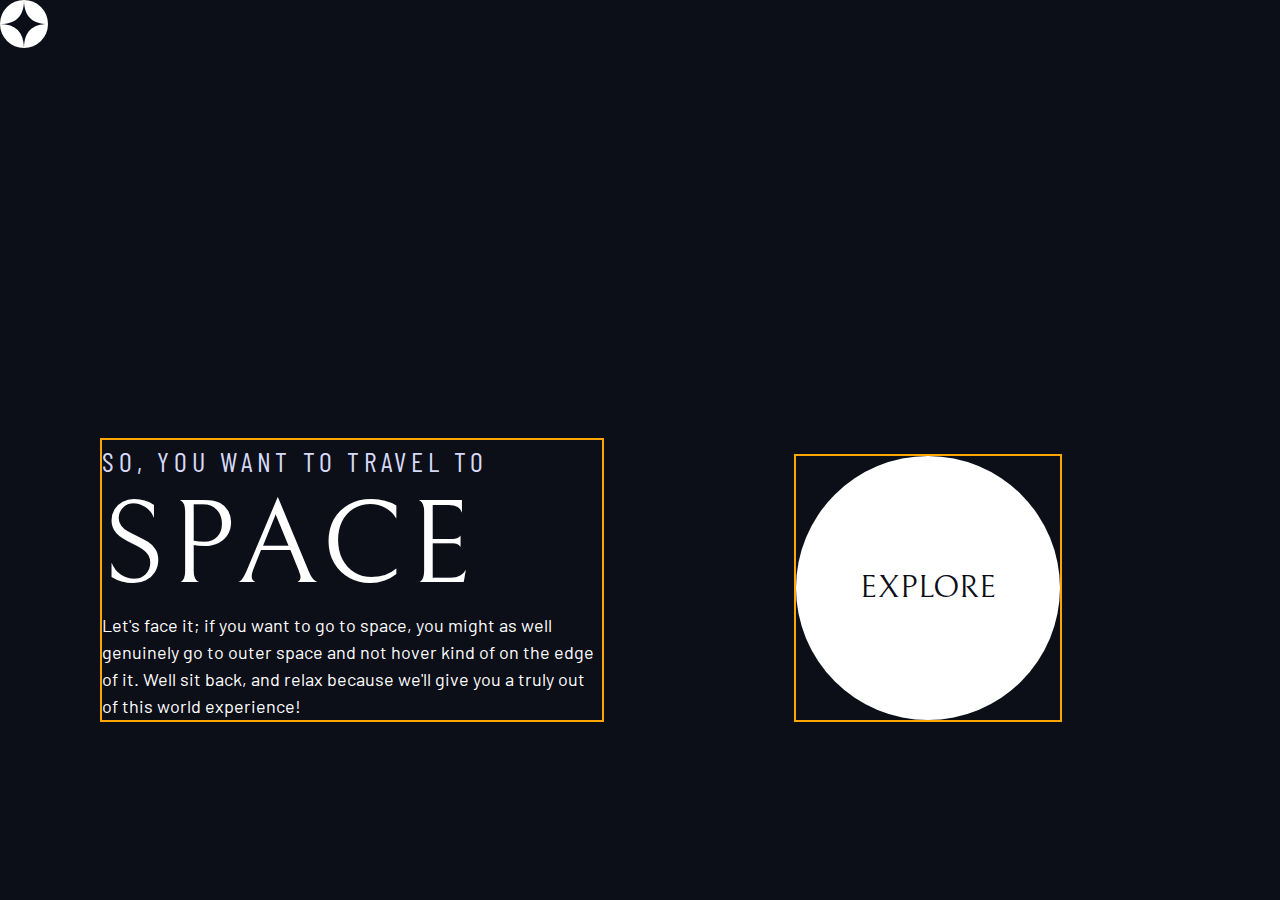
==== index.html @ 217970a2 "Add grid-container styles to make layout better" ====
<!DOCTYPE html>
<html lang="en">

  <head>
    <meta charset="UTF-8">
    <meta name="viewport" content="width=device-width, initial-scale=1.0">

    <link rel="icon" type="image/png" sizes="32x32" href="./assets/favicon-32x32.png">
    <link rel="stylesheet" href="style.css">

    <title>Frontend Mentor | Space tourism website</title>
  </head>

  <body>

    <header class="primary-header flex">
      <div>
        <img src="./assets/shared/logo.svg" alt="space tourism logo" class="logo">
      </div>
      <!-- <nav>
        <ul class="primary-navigation underline-indicators flex">
          <li>
            <a href="./index.html" class="uppercase text-white ff-sans-cond letter-spacing-2"><span>00</span> Home</a>
          </li>
          <li>
            <a href="./destination.html" class="uppercase text-white ff-sans-cond letter-spacing-2"><span>01</span>
              Destination</a>
          </li>
          <li>
            <a href="./crew.html" class="uppercase text-white ff-sans-cond letter-spacing-2"><span>02</span> Crew</a>
          </li>
          <li>
            <a href="./technology.html" class="uppercase text-white ff-sans-cond letter-spacing-2"><span>03</span>
              Technology</a>
          </li>
        </ul>
      </nav> -->
    </header>


    <div class="grid-container grid-container--home">

      <div>
        <h1 class="uppercase text-accent fs-500 ff-sans-cond letter-spacing-1">
          So, you want to travel to
          <span class="d-block fs-900 ff-serif text-white">Space</span>
        </h1>
        <p>
          Let's face it; if you want to go to space, you might as well genuinely go to
          outer space and not hover kind of on the edge of it. Well sit back, and relax
          because we'll give you a truly out of this world experience!
        </p>
      </div>

      <div><a href="#" class="large-button bg-white text-dark ff-serif uppercase">Explore</a></div>
    </div>

  </body>

</html>
---- style.css ----
/* fonts import */
@import url('https://fonts.googleapis.com/css2?family=Barlow+Condensed:wght@400;700&family=Bellefair&family=Barlow:wght@400;700&display=swap');


/* -------------------- */
/* Custom Properties    */
/* -------------------- */

:root {

  /* colors */
  --clr-dark: 230 35% 7%;
  --clr-light: 230 70% 90%;
  --clr-white: 0 0% 100%;

  /* font-sizes */
  --fs-900: clamp(5rem, 8vw + 1rem, 9.735rem);
  --fs-800: 3.5rem;
  --fs-700: 1.5rem;
  --fs-600: 1rem;
  --fs-500: 1.75rem;
  --fs-400: 0.9375rem;
  --fs-300: 1rem;
  --fs-200: 0.875rem;

  /* font-families */
  --ff-serif: "Bellefair", serif;
  --ff-sans-cond: "Barlow Condensed", sans-serif;
  --ff-sans-normal: "Barlow", sans-serif;
}

/* tablet and bigger */
@media (min-width: 35em) {
  :root {
    --fs-800: 5rem;
    --fs-700: 2.5rem;
    --fs-600: 1.5rem;
    --fs-400: 1rem;
  }
}

/* desktop and bigger */
@media (min-width: 45em) {
  :root {
    --fs-800: 6.25rem;
    --fs-700: 3.5rem;
    --fs-600: 2rem;
    --fs-400: 1.125rem;
  }
}


/* -------------------- */
/* Reset                */
/* -------------------- */

/* Box sizing */
*,
*::before,
*::after {
  box-sizing: border-box;
}

/* Reset margins */
body,
h1,
h2,
h3,
h4,
h5,
h6,
p,
figure,
picture {
  margin: 0;
}

/* reset the font-weight tobe normal*/
h1,
h2,
h3,
h4,
h5,
h6,
p {
  font-weight: 400;
}

/* Set up the body */
body {
  font-family: var(--ff-sans-normal);
  font-size: var(--fs-400);
  background-color: hsl(var(--clr-dark));
  color: hsl(var(--clr-white));
  line-height: 1.5;
  min-height: 100vh;

  display: grid;
  grid-template-rows: min-content 1fr;
  /*assume that body have always 2 child, 1 for header and 1 for container*/
}

/* make images easier to work with */
img,
picture {
  max-width: 100%;
  display: block;
}

/* make form elements easier to work with */
input,
button,
textarea,
select {
  font: inherit;
}

/* remove animations for people who turned them off */
@media (prefers-reduced-motion: reduce) {

  *,
  *::before,
  *::after {
    animation-duration: 0.01ms !important;
    animation-iteration-count: 1 !important;
    transition-duration: 0.01ms !important;
    scroll-behavior: auto !important;
  }
}


/* -------------------- */
/* Utility classes      */
/* -------------------- */

.flex {
  display: flex;
  gap: var(--gap, 1rem)
}

.grid {
  display: grid;
  gap: var(--gap, 1rem)
}

.d-block {
  display: block;
}

/* add margin-top except for the first child */
/* we use  * + * instead of :first-child because it is not add any specificity */
.flow>*+* {
  margin-top: var(--flow-space, 1rem);
}

.container {
  padding-inline: 2em;
  margin-inline: auto;
  max-width: 80rem;
}

.grid-container {
  padding-inline: 1rem;
  text-align: center;
  display: grid;
  column-gap: var(--container-gap, 2rem);
  place-items: center;
}

.grid-container>* {
  outline: 2px solid orange;
}

.grid-container>* {
  max-width: 50ch;
}

/* 45 * 16 = 720 */
@media (min-width: 45em) {
  .grid-container {
    text-align: left;
    grid-template-columns: minmax(2rem, 1fr) repeat(2, minmax(0, 40rem)) minmax(2rem, 1fr);
  }

  .grid-container>*:first-child {
    grid-column: 2;
  }

  .grid-container>*:last-child {
    grid-column: 3;
  }

  .grid-container--home {
    align-items: end;
    padding-bottom: max(6rem, 20vh);
  }
}

/* screen reader only */
.sr-only {
  position: absolute;
  width: 1px;
  height: 1px;
  padding: 0;
  margin: -1px;
  overflow: hidden;
  clip: rect(0, 0, 0, 0);
  white-space: nowrap;
  border: 0;
}

/* colors */
.bg-dark {
  background-color: hsl(var(--clr-dark));
}

.bg-accent {
  background-color: hsl(var(--clr-light));
}

.bg-white {
  background-color: hsl(var(--clr-white));
}

.text-dark {
  color: hsl(var(--clr-dark));
}

.text-accent {
  color: hsl(var(--clr-light));
}

.text-white {
  color: hsl(var(--clr-white));
}

/* ========== typography ========== */

.ff-serif {
  font-family: var(--ff-serif);
}

.ff-sans-cond {
  font-family: var(--ff-sans-cond);
}

.ff-sans-normal {
  font-family: var(--ff-sans-normal);
}

.letter-spacing-1 {
  letter-spacing: 4.75px;
}

.letter-spacing-2 {
  letter-spacing: 2.7px;
}

.letter-spacing-3 {
  letter-spacing: 2.35px;
}


.fs-900 {
  font-size: var(--fs-900);
}

.fs-800 {
  font-size: var(--fs-800);
}

.fs-700 {
  font-size: var(--fs-700);
}

.fs-600 {
  font-size: var(--fs-600);
}

.fs-500 {
  font-size: var(--fs-500);
}

.fs-400 {
  font-size: var(--fs-400);
}

.fs-300 {
  font-size: var(--fs-300);
}

.fs-200 {
  font-size: var(--fs-200);
}

.fs-900,
.fs-800,
.fs-700,
.fs-600 {
  line-height: 1.1;
}

.uppercase {
  text-transform: uppercase;
}

.numbered-title {
  font-family: var(--ff-sans-cond);
  font-size: var(--fs-500);
  text-transform: uppercase;
  letter-spacing: 4.72px;
}

.numbered-title>span {
  color: hsl(var(--clr-white) / .25);
  margin-right: 0.5em;
  font-weight: 700;
}


/* -------------------- */
/* Components           */
/* -------------------- */

/* ========== button component ========== */
.large-button {
  position: relative;
  z-index: 1;
  /* creating stacking context. so z-index -1 in the .large-button::after will always on top of .large-button*/
  font-size: 2rem;
  padding: 0 2em;
  aspect-ratio: 1;
  text-decoration: none;
  border-radius: 50%;

  display: inline-grid;
  place-items: center;
}

.large-button::after {
  content: '';
  position: absolute;
  z-index: -1;
  width: 100%;
  height: 100%;
  background-color: hsl(var(--clr-white) / .25);
  border-radius: 50%;
  opacity: 0;
  transition: opacity 500ms linear, transform 750ms ease-in-out;

}

.large-button:hover::after,
.large-button:focus::after {
  opacity: 1;
  transform: scale(1.5);
}

/* ========== primary-navigation component ========== */
.primary-navigation {
  --gap: 8rem;
  --underline-gap: 2rem;
  list-style: none;
  padding: 0;
  margin: 0;
}

.primary-navigation a {
  text-decoration: none;
}

.primary-navigation a>span {
  font-weight: 700;
  margin-right: 0.5rem;
}

/* ========== underline-indicators component ========== */
.underline-indicators>* {
  padding: var(--underline-gap, 1rem) 0;
  border: 0;
  border-bottom: .2rem solid hsl(var(--clr-white) / 0);
  cursor: pointer;
}

.underline-indicators>*:hover,
.underline-indicators>*:focus {
  border-color: hsl(var(--clr-white) / .5);
}

.underline-indicators>.active,
.underline-indicators>[aria-selected="true"] {
  color: hsl(var(--clr-white));
  border-color: hsl(var(--clr-white));
}

/* ========== tab-list component ========== */
.tab-list {
  --gap: 2rem;
}

/* ========== dot-indicators component ========== */
.dot-indicators>* {
  cursor: pointer;
  aspect-ratio: 1;
  border: 0;
  border-radius: 50%;
  padding: .5rem;
  background-color: hsl(var(--clr-white) / .25);
}

.dot-indicators>*:hover,
.dot-indicators>*:focus {
  background-color: hsl(var(--clr-white) / .5);
}

.dot-indicators>.active,
.dot-indicators>[aria-selected="true"] {
  background-color: hsl(var(--clr-white) / 1);
}

/* ========== number-indicators component ========== */
.number-indicators>* {
  max-width: fit-content;
  cursor: pointer;
  color: hsl(var(--clr-white) / .50);
  padding: 0 1rem;
  aspect-ratio: 1;

  background-color: transparent;
  border: .2rem solid hsl(var(--clr-white) / .25);
  border-radius: 50%;
}

.number-indicators>*:hover,
.number-indicators>*:focus {
  border-color: hsl(var(--clr-white) / .5);
  color: hsl(var(--clr-white) / .75);
}

.number-indicators>[aria-selected="true"],
.number-indicators>.active {
  background-color: hsl(var(--clr-white));
  color: hsl(var(--clr-dark));
}
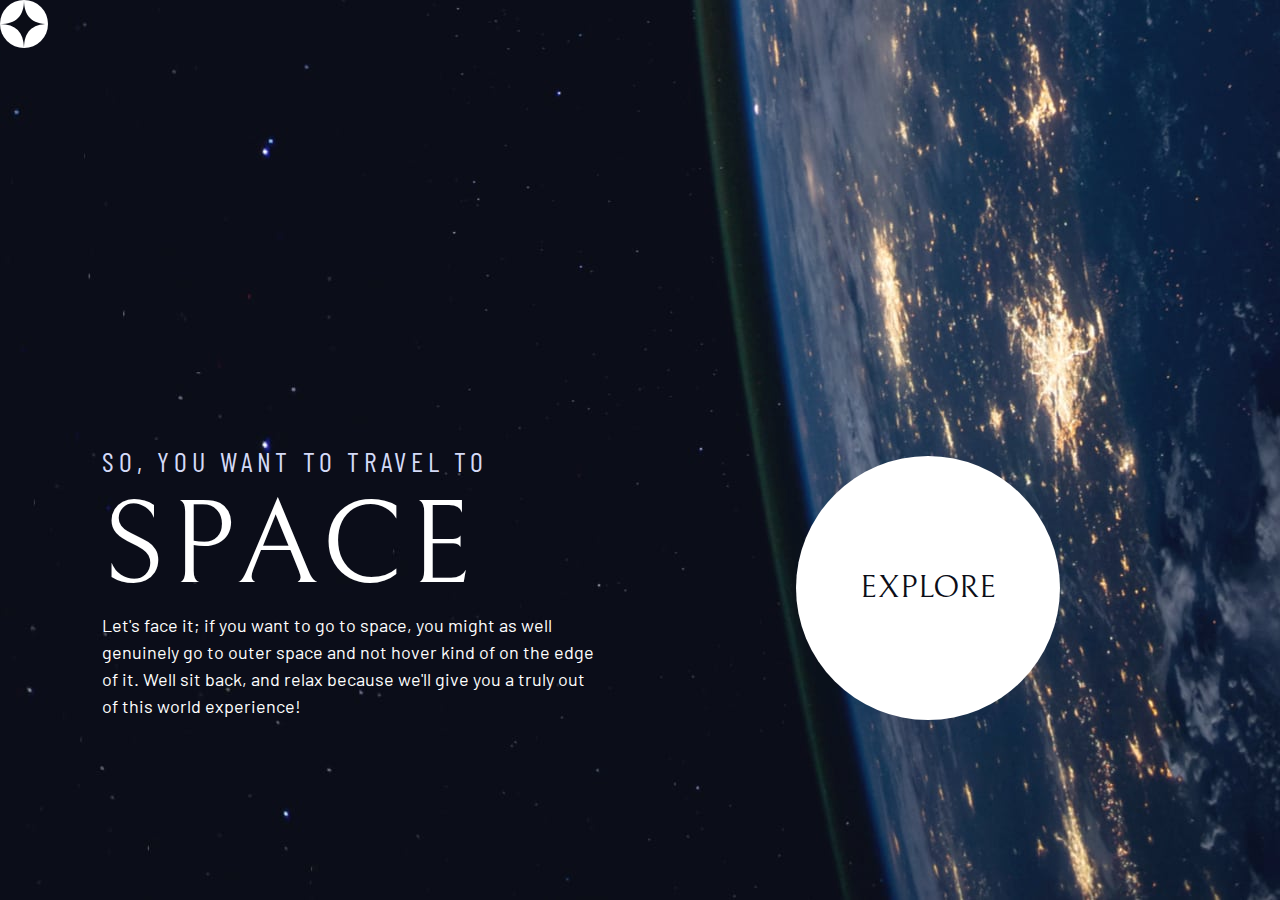
==== commit 54aabb48: "Add home page" ====
--- a/index.html
+++ b/index.html
@@ -11,7 +11,7 @@
     <title>Frontend Mentor | Space tourism website</title>
   </head>
 
-  <body>
+  <body class="home">
 
     <header class="primary-header flex">
       <div>
--- a/style.css
+++ b/style.css
@@ -168,10 +168,6 @@
 }
 
 .grid-container>* {
-  outline: 2px solid orange;
-}
-
-.grid-container>* {
   max-width: 50ch;
 }
 
@@ -441,4 +437,30 @@
 .number-indicators>.active {
   background-color: hsl(var(--clr-white));
   color: hsl(var(--clr-dark));
+}
+
+/* ------------------------------- */
+/* Page specific background        */
+/* ------------------------------- */
+body {
+  background-size: cover;
+  background-position: bottom center;
+}
+
+/* Home */
+.home {
+  background-image: url('./assets/home/background-home-mobile.jpg');
+}
+
+@media (min-width: 35em) {
+  .home {
+    background-position: center center;
+    background-image: url('./assets/home/background-home-tablet.jpg');
+  }
+}
+
+@media (min-width: 45em) {
+  .home {
+    background-image: url('./assets/home/background-home-desktop.jpg');
+  }
 }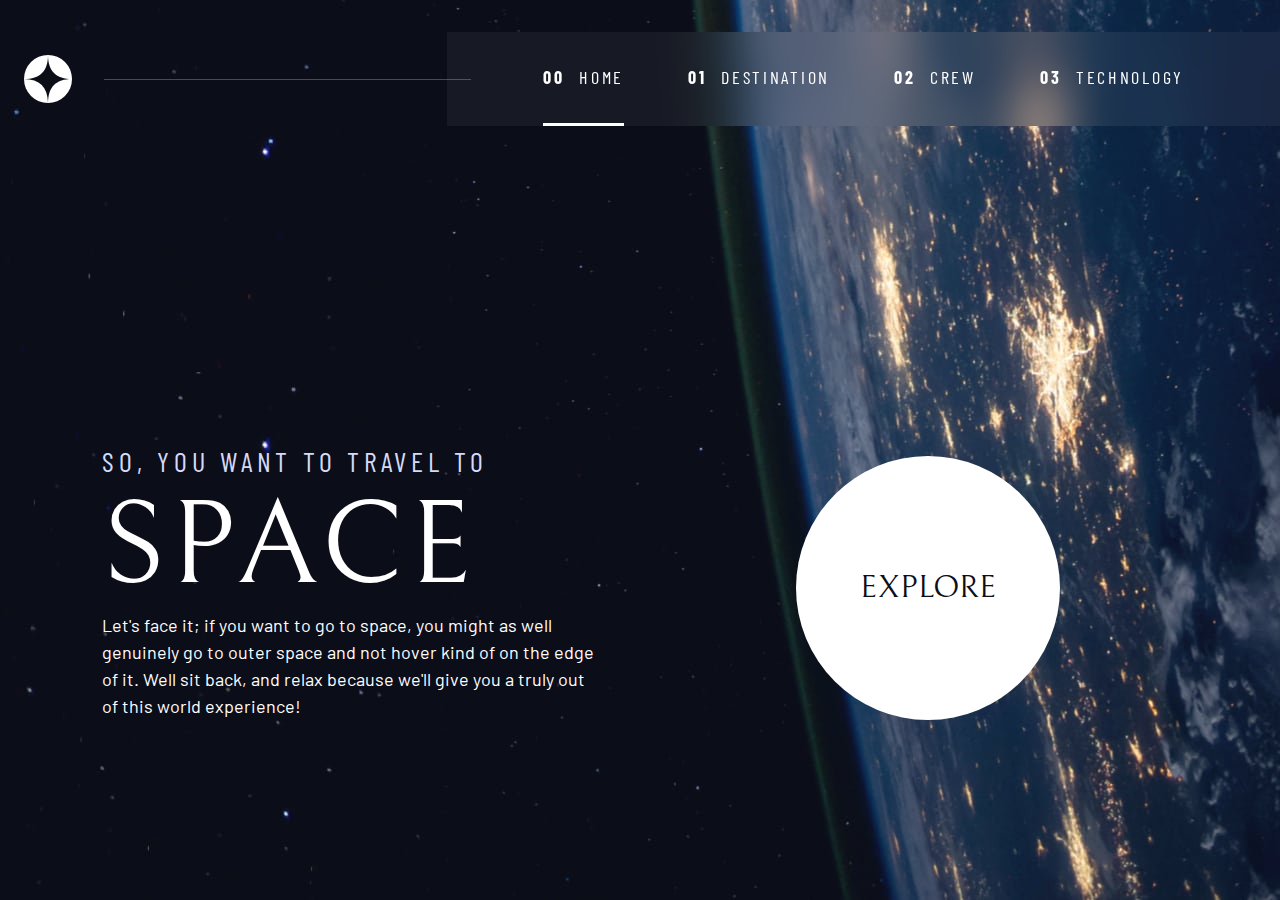
==== commit d43d90ee: "Add header and navigation" ====
--- a/index.html
+++ b/index.html
@@ -7,6 +7,7 @@
 
     <link rel="icon" type="image/png" sizes="32x32" href="./assets/favicon-32x32.png">
     <link rel="stylesheet" href="style.css">
+    <script src="./main.js" defer></script>
 
     <title>Frontend Mentor | Space tourism website</title>
   </head>
@@ -17,24 +18,34 @@
       <div>
         <img src="./assets/shared/logo.svg" alt="space tourism logo" class="logo">
       </div>
-      <!-- <nav>
-        <ul class="primary-navigation underline-indicators flex">
-          <li>
-            <a href="./index.html" class="uppercase text-white ff-sans-cond letter-spacing-2"><span>00</span> Home</a>
+
+      <button class="mobile-nav-toggle js-mobile-nav-toggle" aria-controls="primary-navigation"
+        aria-expanded="false"><span class="sr-only">menu</span></button>
+
+      <nav>
+        <ul id="primary-navigation" data-visible="false"
+          class="js-primary-navigation primary-navigation underline-indicators flex">
+          <li class="active">
+            <a href="./index.html" class="uppercase text-white ff-sans-cond letter-spacing-2"><span
+                aria-hidden="true">00</span>
+              Home</a>
           </li>
           <li>
-            <a href="./destination.html" class="uppercase text-white ff-sans-cond letter-spacing-2"><span>01</span>
+            <a href="./destination.html" class="uppercase text-white ff-sans-cond letter-spacing-2"><span
+                aria-hidden="true">01</span>
               Destination</a>
           </li>
           <li>
-            <a href="./crew.html" class="uppercase text-white ff-sans-cond letter-spacing-2"><span>02</span> Crew</a>
+            <a href="./crew.html" class="uppercase text-white ff-sans-cond letter-spacing-2"><span
+                aria-hidden="true">02</span> Crew</a>
           </li>
           <li>
-            <a href="./technology.html" class="uppercase text-white ff-sans-cond letter-spacing-2"><span>03</span>
+            <a href="./technology.html" class="uppercase text-white ff-sans-cond letter-spacing-2"><span
+                aria-hidden="true">03</span>
               Technology</a>
           </li>
         </ul>
-      </nav> -->
+      </nav>
     </header>
 
 
--- a/style.css
+++ b/style.css
@@ -98,6 +98,7 @@
   display: grid;
   grid-template-rows: min-content 1fr;
   /*assume that body have always 2 child, 1 for header and 1 for container*/
+  overflow-x: hidden;
 }
 
 /* make images easier to work with */
@@ -352,13 +353,30 @@
   transform: scale(1.5);
 }
 
+/* ========== primary-header component ========== */
+.primary-header {
+  justify-content: space-between;
+  align-items: center;
+}
+
+/* ========== logo component ========== */
+.logo {
+  margin: 1.5rem;
+  cursor: pointer;
+}
+
 /* ========== primary-navigation component ========== */
 .primary-navigation {
-  --gap: 8rem;
+  --gap: clamp(1.5rem, 5vw, 4rem);
   --underline-gap: 2rem;
   list-style: none;
   padding: 0;
   margin: 0;
+  background-color: hsl(var(--clr-dark)/0.95);
+}
+
+.primary-navigation>* {
+  width: max-content;
 }
 
 .primary-navigation a {
@@ -368,6 +386,102 @@
 .primary-navigation a>span {
   font-weight: 700;
   margin-right: 0.5rem;
+}
+
+@supports (backdrop-filter: blur(1.5rem)) {
+  .primary-navigation {
+    background-color: hsl(var(--clr-white)/0.05);
+    backdrop-filter: blur(1.5rem);
+  }
+}
+
+.mobile-nav-toggle {
+  display: none;
+}
+
+@media (max-width: 35em) {
+  .primary-navigation {
+    position: fixed;
+    z-index: 1000;
+    inset: 0 0 0 30%;
+    transform: translateX(100%);
+    transition: transform 250ms ease-in-out;
+
+    flex-direction: column;
+    --gap: 1rem;
+    --underline-gap: .5rem;
+    padding: min(20rem, 15vh) 2rem;
+    margin: 0;
+  }
+
+  .primary-navigation[data-visible="true"] {
+    transform: translateX(0);
+  }
+
+  .primary-navigation.underline-indicators>.active {
+    border: 0;
+  }
+
+  .mobile-nav-toggle {
+    display: block;
+    position: absolute;
+    z-index: 2000;
+    top: 2rem;
+    right: 1rem;
+    width: 1.5rem;
+    aspect-ratio: 1;
+    border: none;
+    background-color: transparent;
+    background-image: url(./assets/shared/icon-hamburger.svg);
+    background-repeat: no-repeat;
+    background-position: center;
+    cursor: pointer;
+  }
+
+  .mobile-nav-toggle[aria-expanded="true"] {
+    background-image: url(./assets/shared/icon-close.svg);
+  }
+
+  .mobile-nav-toggle:focus-visible {
+    outline: 2px solid white;
+    outline-offset: .25rem;
+  }
+}
+
+@media (min-width: 35em) and (max-width: 44.999em) {
+  .primary-navigation a>span {
+    display: none;
+  }
+}
+
+@media (min-width: 35em) {
+  .primary-navigation {
+    padding-inline: clamp(3rem, 10vw, 6rem);
+  }
+}
+
+@media (min-width:45em) {
+  .primary-header::after {
+    content: '';
+
+    order: 1;
+    display: block;
+    position: relative;
+    width: 100%;
+    height: 1px;
+    margin-right: -2.5rem;
+    margin-left: 2.5rem;
+    z-index: 2000;
+    background-color: hsl(var(--clr-white) / .25);
+  }
+
+  .primary-header nav {
+    order: 2;
+  }
+
+  .primary-navigation {
+    margin-block: 2rem;
+  }
 }
 
 /* ========== underline-indicators component ========== */
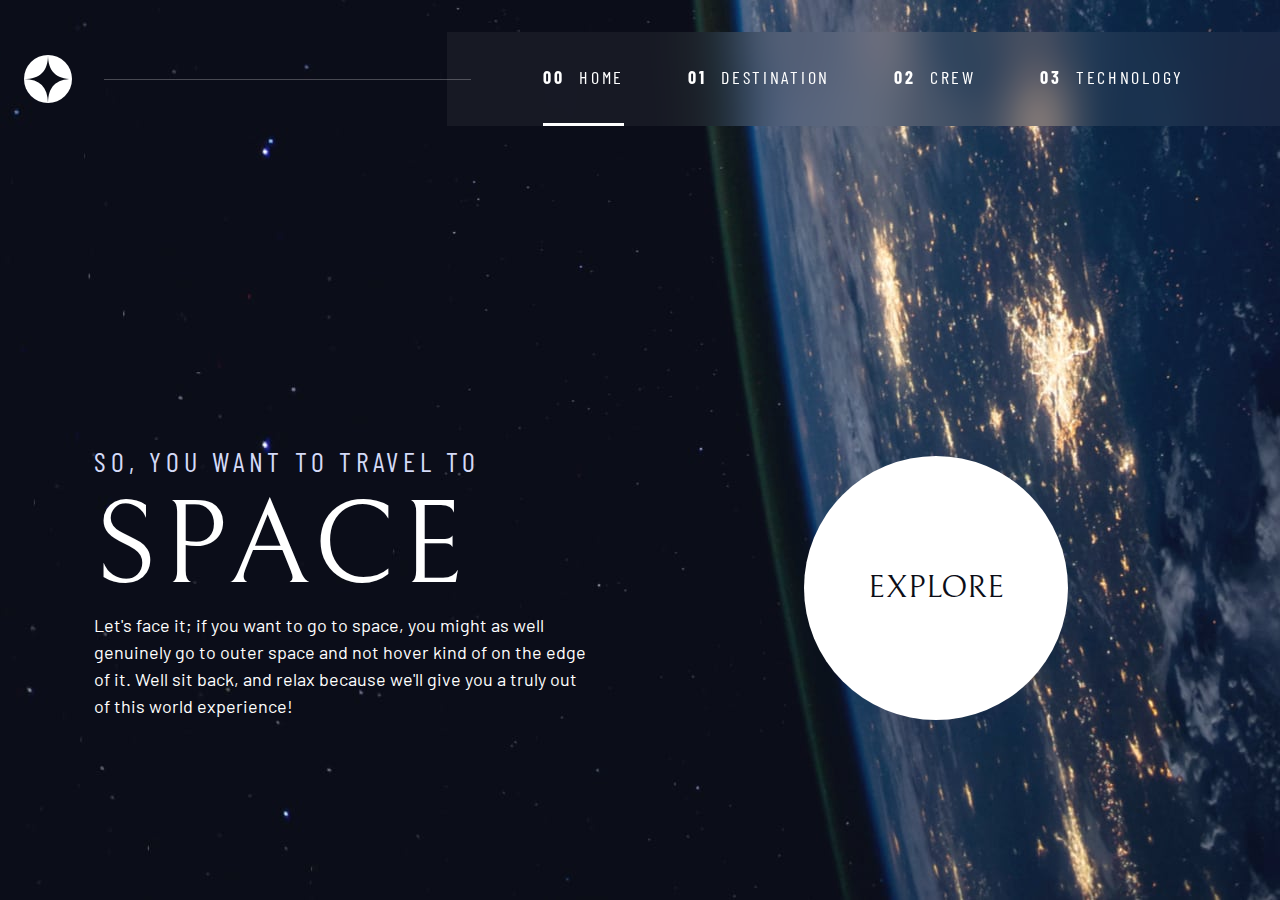
==== commit 309b8fe4: "Fix url of explorer button" ====
--- a/index.html
+++ b/index.html
@@ -9,11 +9,11 @@
     <link rel="stylesheet" href="style.css">
     <script src="./main.js" defer></script>
 
-    <title>Frontend Mentor | Space tourism website</title>
+    <title>Space Tourism</title>
   </head>
 
   <body class="home">
-
+    <a class="skip-to-content" href="#main">skip to content</a>
     <header class="primary-header flex">
       <div>
         <img src="./assets/shared/logo.svg" alt="space tourism logo" class="logo">
@@ -49,7 +49,7 @@
     </header>
 
 
-    <div class="grid-container grid-container--home">
+    <main id="main" class="grid-container grid-container--home">
 
       <div>
         <h1 class="uppercase text-accent fs-500 ff-sans-cond letter-spacing-1">
@@ -63,8 +63,8 @@
         </p>
       </div>
 
-      <div><a href="#" class="large-button bg-white text-dark ff-serif uppercase">Explore</a></div>
-    </div>
+      <div><a href="./destination.html" class="large-button bg-white text-dark ff-serif uppercase">Explore</a></div>
+    </main>
 
   </body>
 
--- a/style.css
+++ b/style.css
@@ -18,7 +18,7 @@
   --fs-800: 3.5rem;
   --fs-700: 1.5rem;
   --fs-600: 1rem;
-  --fs-500: 1.75rem;
+  --fs-500: 1rem;
   --fs-400: 0.9375rem;
   --fs-300: 1rem;
   --fs-200: 0.875rem;
@@ -35,6 +35,7 @@
     --fs-800: 5rem;
     --fs-700: 2.5rem;
     --fs-600: 1.5rem;
+    --fs-500: 1.25rem;
     --fs-400: 1rem;
   }
 }
@@ -45,6 +46,7 @@
     --fs-800: 6.25rem;
     --fs-700: 3.5rem;
     --fs-600: 2rem;
+    --fs-500: 1.75rem;
     --fs-400: 1.125rem;
   }
 }
@@ -105,6 +107,10 @@
 img,
 picture {
   max-width: 100%;
+}
+
+img:not([hidden]),
+picture:not([hidden]) {
   display: block;
 }
 
@@ -154,43 +160,14 @@
   margin-top: var(--flow-space, 1rem);
 }
 
+.flow--space-sm {
+  --flow-space: .5rem;
+}
+
 .container {
   padding-inline: 2em;
   margin-inline: auto;
   max-width: 80rem;
-}
-
-.grid-container {
-  padding-inline: 1rem;
-  text-align: center;
-  display: grid;
-  column-gap: var(--container-gap, 2rem);
-  place-items: center;
-}
-
-.grid-container>* {
-  max-width: 50ch;
-}
-
-/* 45 * 16 = 720 */
-@media (min-width: 45em) {
-  .grid-container {
-    text-align: left;
-    grid-template-columns: minmax(2rem, 1fr) repeat(2, minmax(0, 40rem)) minmax(2rem, 1fr);
-  }
-
-  .grid-container>*:first-child {
-    grid-column: 2;
-  }
-
-  .grid-container>*:last-child {
-    grid-column: 3;
-  }
-
-  .grid-container--home {
-    align-items: end;
-    padding-bottom: max(6rem, 20vh);
-  }
 }
 
 /* screen reader only */
@@ -306,6 +283,7 @@
   font-size: var(--fs-500);
   text-transform: uppercase;
   letter-spacing: 4.72px;
+  white-space: nowrap;
 }
 
 .numbered-title>span {
@@ -318,6 +296,20 @@
 /* -------------------- */
 /* Components           */
 /* -------------------- */
+
+/* ========== skip-to-content component ========== */
+.skip-to-content {
+  position: absolute;
+  background-color: hsl(var(--clr-white));
+  color: hsl(var(--clr-dark));
+  padding: 0.5rem 1rem;
+  transform: translateY(-100%);
+  transition: transform 250ms ease;
+}
+
+.skip-to-content:focus {
+  transform: translateY(0);
+}
 
 /* ========== button component ========== */
 .large-button {
@@ -458,6 +450,10 @@
   .primary-navigation {
     padding-inline: clamp(3rem, 10vw, 6rem);
   }
+
+  .primary-navigation a {
+    padding-block: 2rem;
+  }
 }
 
 @media (min-width:45em) {
@@ -508,6 +504,10 @@
   --gap: 2rem;
 }
 
+.tab-list>* {
+  background: transparent;
+}
+
 /* ========== dot-indicators component ========== */
 .dot-indicators>* {
   cursor: pointer;
@@ -577,4 +577,201 @@
   .home {
     background-image: url('./assets/home/background-home-desktop.jpg');
   }
+}
+
+/* Destination */
+.destination {
+  background-image: url('./assets/destination/background-destination-mobile.jpg');
+}
+
+@media (min-width: 35em) {
+  .destination {
+    background-position: center center;
+    background-image: url('./assets/destination/background-destination-tablet.jpg');
+  }
+}
+
+@media (min-width: 45em) {
+  .destination {
+    background-image: url('./assets/destination/background-destination-desktop.jpg');
+  }
+}
+
+/* Crew */
+.crew {
+  background-image: url('./assets/crew/background-crew-mobile.jpg');
+}
+
+@media (min-width: 35em) {
+  .crew {
+    background-position: center center;
+    background-image: url('./assets/crew/background-crew-tablet.jpg');
+  }
+}
+
+@media (min-width: 45em) {
+  .crew {
+    background-image: url('./assets/crew/background-crew-desktop.jpg');
+  }
+}
+
+/* ------------------------------- */
+/* Layout                          */
+/* ------------------------------- */
+
+.grid-container {
+  padding-inline: 1rem;
+  padding-bottom: 3rem;
+  text-align: center;
+  display: grid;
+  column-gap: var(--container-gap, 2rem);
+  place-items: center;
+}
+
+.grid-container>* {
+  max-width: 50ch;
+}
+
+/* ========== destination page layout ========== */
+.grid-container--destination {
+  --flow-space: 2rem;
+  grid-template-areas:
+    "title"
+    "image"
+    "tabs"
+    "content"
+}
+
+.numbered-title {
+  grid-area: title;
+}
+
+.grid-container--destination>.image {
+  grid-area: image;
+  max-width: 60%;
+}
+
+.grid-container--destination>.tab-list {
+  grid-area: tabs;
+}
+
+.grid-container--destination>.destination-info {
+  grid-area: content;
+}
+
+.destination-meta {
+  flex-direction: column;
+  border-top: 1px solid hsl(var(--clr-white) / .1);
+  padding-top: 2rem;
+  margin-top: 2rem;
+}
+
+.destination-meta p {
+  font-size: 1.75rem;
+}
+
+@media (min-width: 35em) {
+  .numbered-title {
+    justify-self: start;
+    margin-top: 2rem;
+  }
+
+  .destination-meta {
+    flex-direction: row;
+    justify-content: space-evenly;
+  }
+}
+
+/* 45 * 16 = 720 */
+@media (min-width: 45em) {
+  .grid-container {
+    text-align: left;
+    grid-template-columns: minmax(1rem, 1fr) repeat(2, minmax(0, 40rem)) minmax(1rem, 1fr);
+  }
+
+  .grid-container--home {
+    align-items: end;
+    padding-bottom: max(6rem, 20vh);
+  }
+
+  .grid-container--home>*:first-child {
+    grid-column: 2;
+  }
+
+  .grid-container--home>*:last-child {
+    grid-column: 3;
+  }
+
+
+  .grid-container--destination {
+    justify-items: start;
+    align-content: start;
+    grid-template-areas:
+      ". title title ."
+      ". image tabs ."
+      ". image content .";
+  }
+
+  .grid-container--destination>.image {
+    max-width: 90%;
+  }
+
+  .destination-meta {
+    justify-content: start;
+    --gap: min(4rem, 5vw);
+  }
+}
+
+/* ========== crew page layout ========== */
+.grid-container--crew {
+  --flow-space: 2rem;
+  grid-template-areas:
+    "title"
+    "image"
+    "tabs"
+    "content";
+
+  align-content: start;
+}
+
+.grid-container--crew>.dot-indicators {
+  grid-area: tabs;
+}
+
+.grid-container--crew>.crew-info {
+  grid-area: content;
+}
+
+.grid-container--crew>.image {
+  grid-area: image;
+  max-width: 60%;
+  border-bottom: 1px solid hsl(var(--clr-white) / .25);
+}
+
+@media (min-width: 35em) {
+  .grid-container--crew {
+    padding-bottom: 0;
+    --flow-space: 2rem;
+    grid-template-areas:
+      "title"
+      "content"
+      "tabs"
+      "image";
+  }
+}
+
+@media (min-width: 45em) {
+  .grid-container--crew {
+    /* see grid-template settings for general .grid-container @media min-width 45em */
+    grid-template-areas:
+      ". title image ."
+      ". content image ."
+      ". tabs image .";
+
+    justify-items: start;
+  }
+
+  .grid-container--crew>.image {
+    max-width: 100%;
+  }
 }